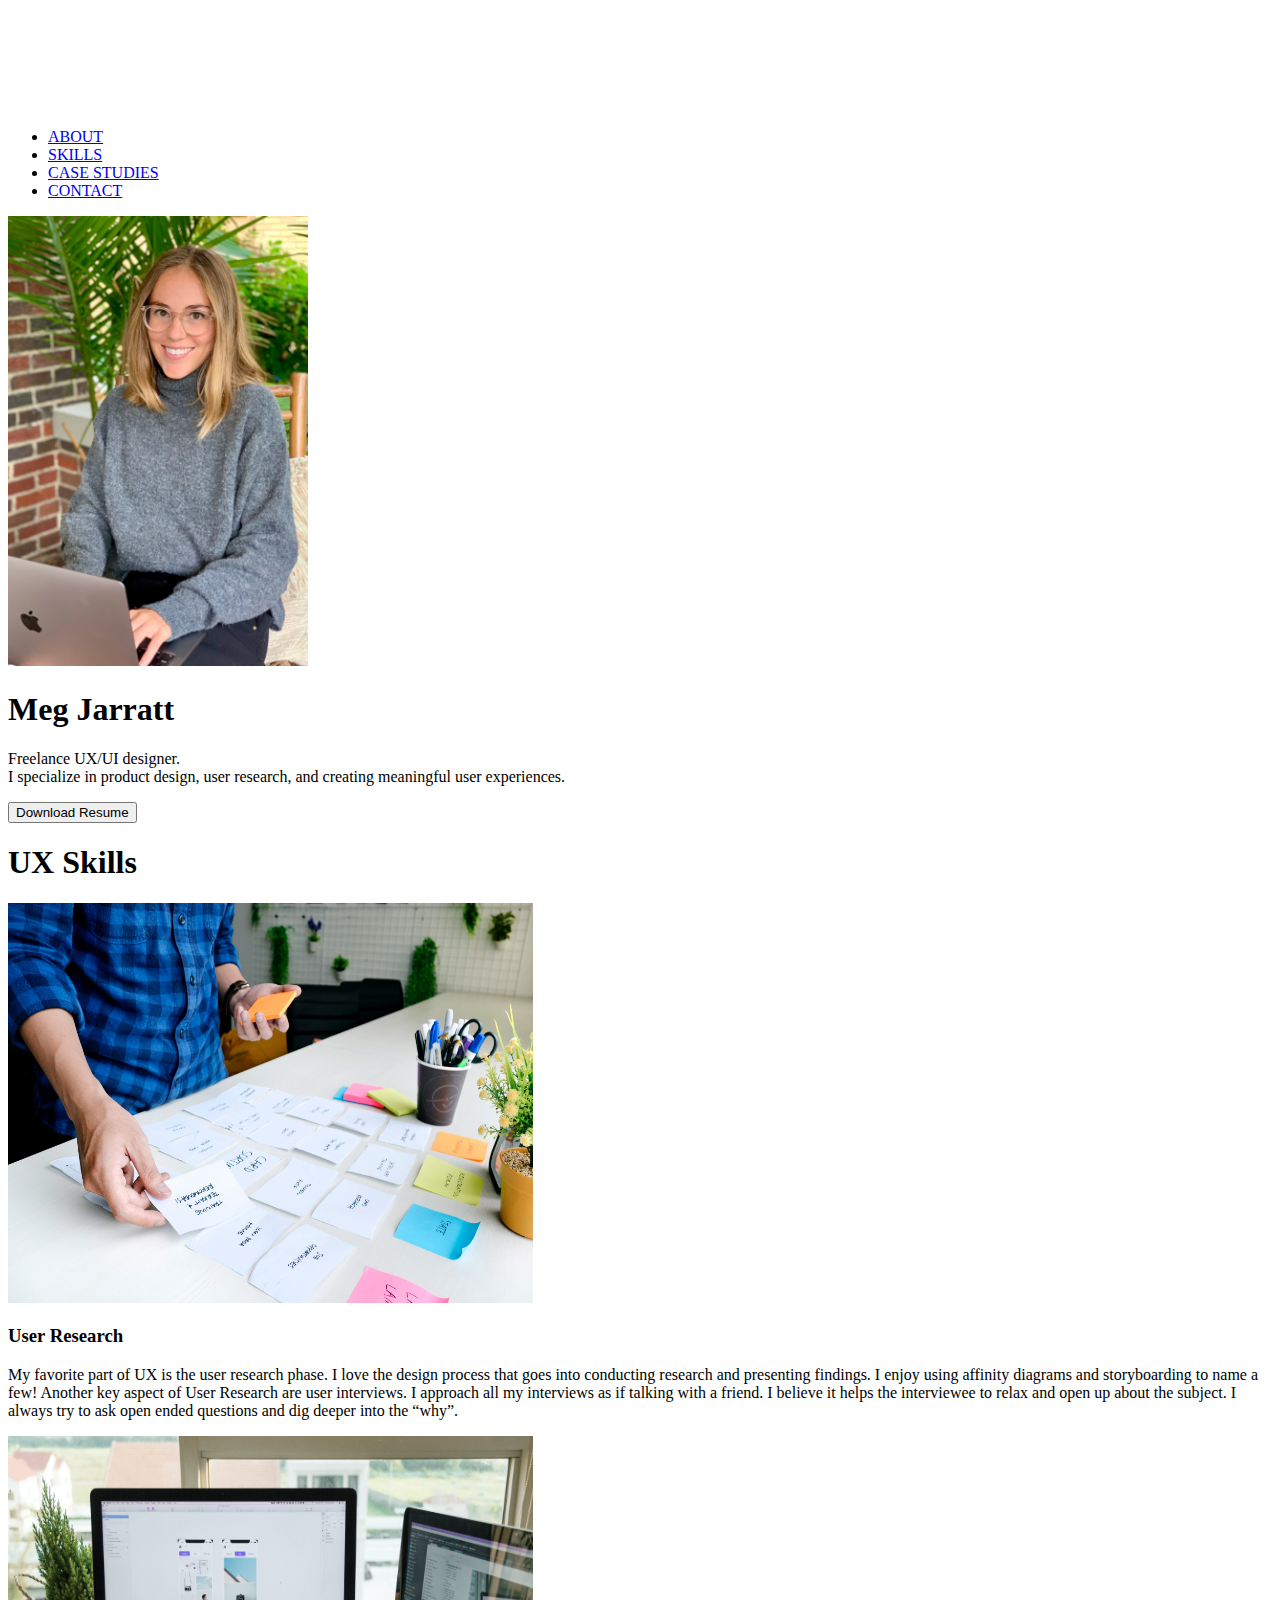
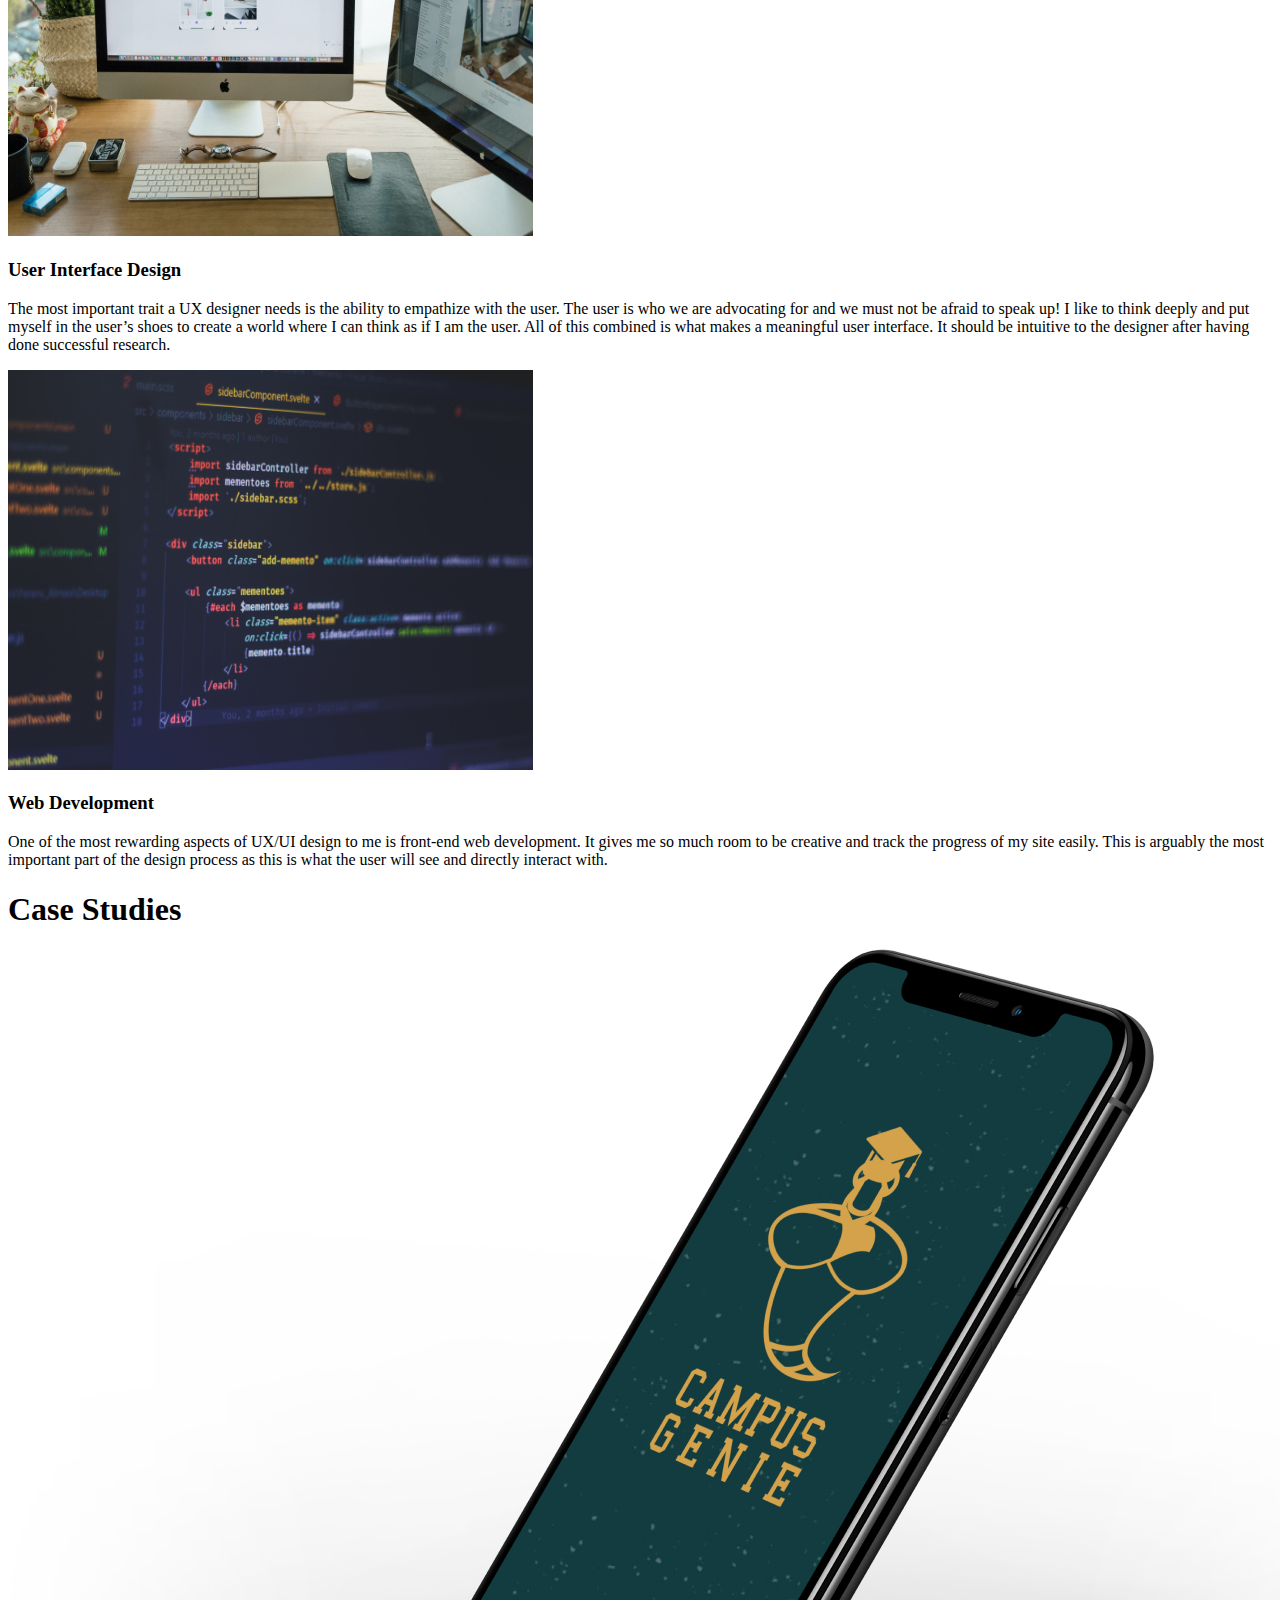
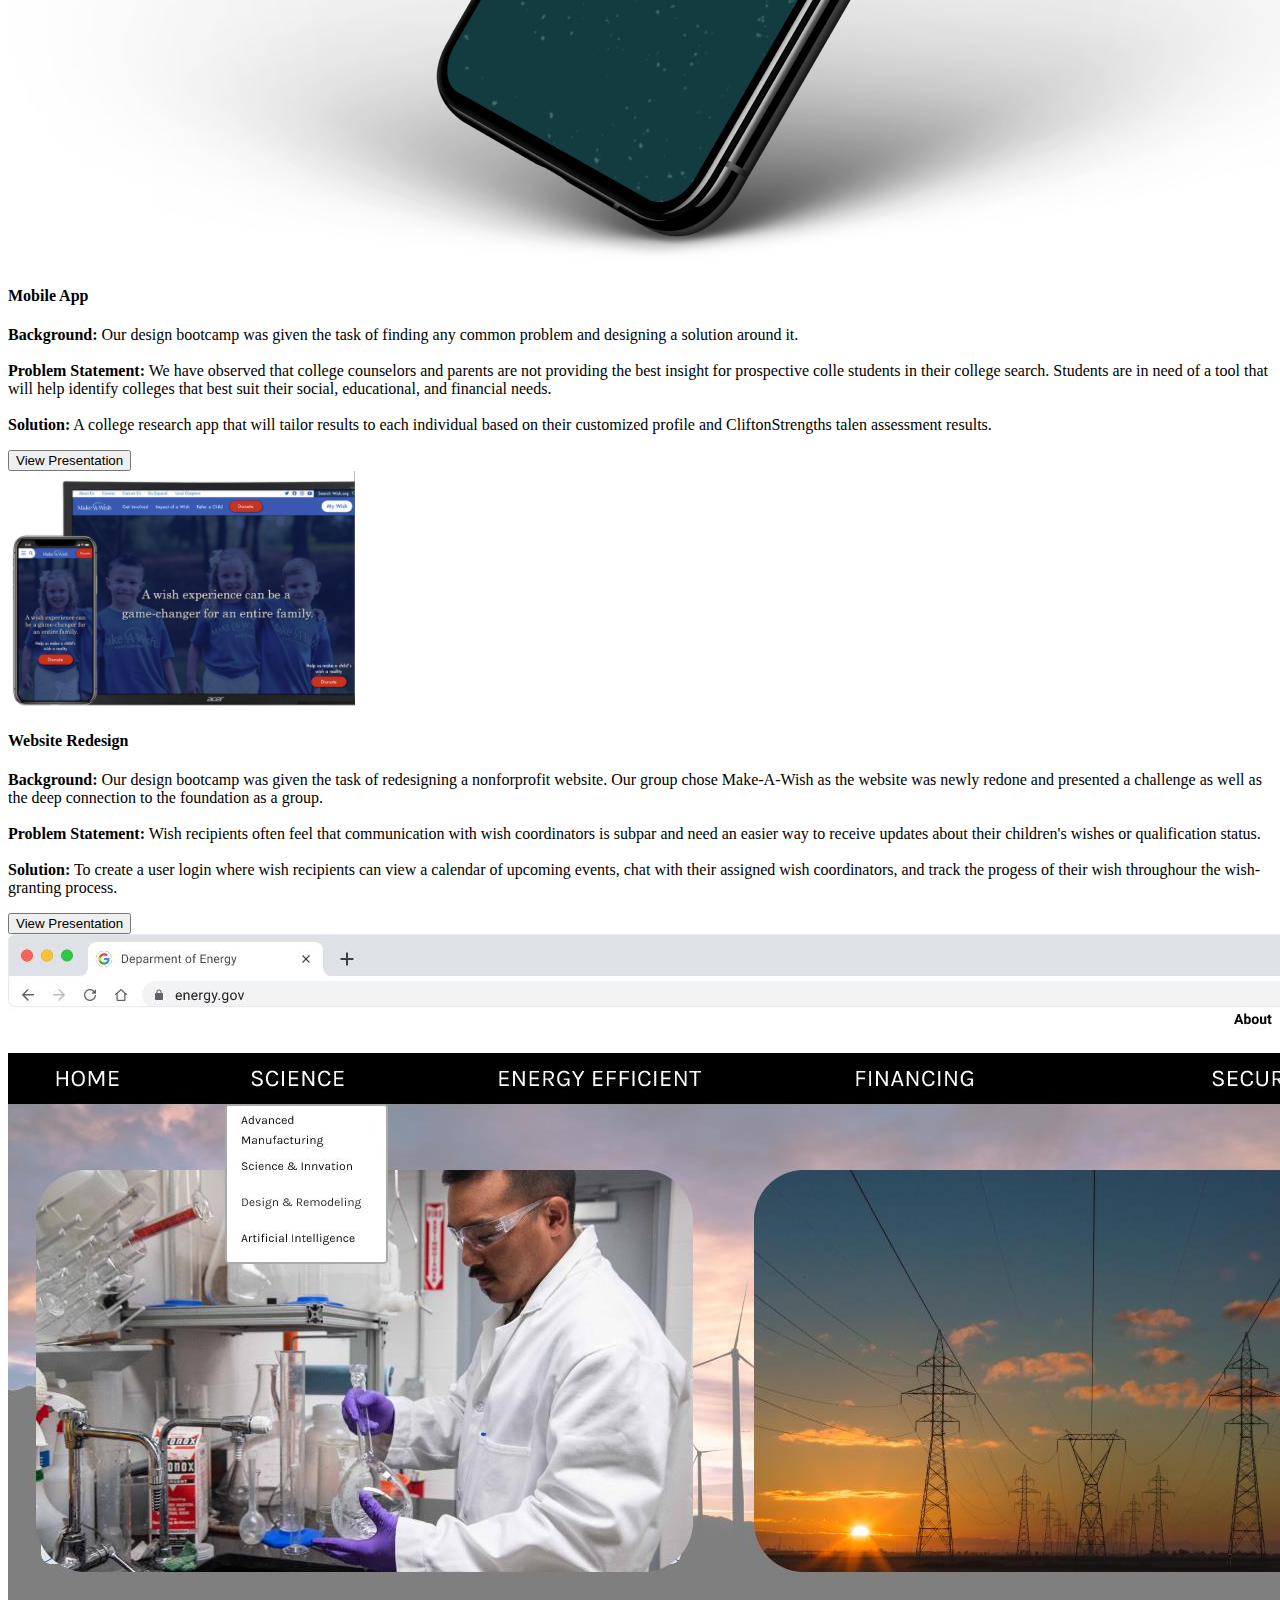
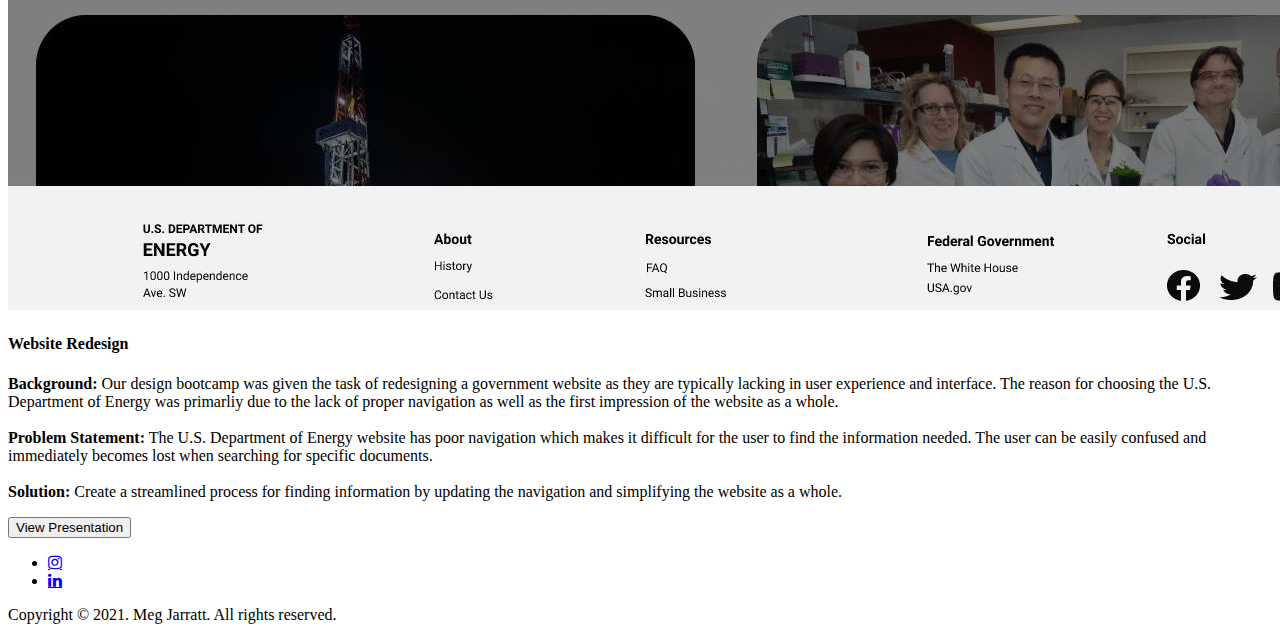
==== index.html @ abd2c8f4 "19" ====
<!DOCTYPE html>
<html>
    <head>
        <title>Meg Jarratt Portfolio</title>
        <link href="style.css" type="text/css" rel="stylesheet">
        <link rel="preconnect" href="https://fonts.gstatic.com">
        <link href="https://fonts.googleapis.com/css2?family=Karla:wght@300&display=swap" rel="stylesheet">
        <link rel="stylesheet" href="https://cdnjs.cloudflare.com/ajax/libs/font-awesome/4.7.0/css/font-awesome.min.css">
        <script src="https://ajax.googleapis.com/ajax/libs/jquery/3.5.1/jquery.min.js"></script>
        <script>
          $(document).ready(function(){
            // Add smooth scrolling to all links
            $("a").on('click', function(event) {
          
              // Make sure this.hash has a value before overriding default behavior
              if (this.hash !== "") {
                // Prevent default anchor click behavior
                event.preventDefault();
          
                // Store hash
                var hash = this.hash;
          
                // Using jQuery's animate() method to add smooth page scroll
                // The optional number (800) specifies the number of milliseconds it takes to scroll to the specified area
                $('html, body').animate({
                  scrollTop: $(hash).offset().top
                }, 800, function(){
             
                  // Add hash (#) to URL when done scrolling (default click behavior)
                  window.location.hash = hash;
                });
              } // End if
            });
          });
          </script>
      </head>
  <body>
    <div class="main-container">
    <header>
      <a href="index.html" >
      <img src="images/UX UI Design.png">
      </a>
      <ul>
        <li class="invalid nav-item"><a href="about.html">ABOUT</a></li>
        <li class="invalid nav-item"><a href="#section1">SKILLS</a></li>
        <li class="invalid nav-item"><a href="#section2">CASE STUDIES</a></li>
        <li class="invalid nav-item"><a href="contact.html">CONTACT</a></li>
      </ul>
    </header>
    <section class="heroImg">
      <div class="content">
        <img class="round" src="images/picture1.png" height="450px" width="300px">
        <h1>Meg Jarratt</h1>
        <p>Freelance UX/UI designer. <br> I specialize in product design, user research, and creating meaningful user experiences.</p>
        <button class="button">Download Resume</button>
      </div>
    </section>
    
    <div class="main" id="section1">
      <h1 class="heading">UX Skills</h1>
      <section class="flexContainer">
        <div>
          <img src="images/research.jpg" height="400px" width="525px">
          <h3>User Research</h3>
          <p>My favorite part of UX is the user research phase. I love the design process that goes into conducting research and presenting findings. I enjoy using affinity diagrams and storyboarding to name a few! Another key aspect of User Research are user interviews. I approach all my interviews as if talking with a friend. I believe it helps the interviewee to relax and open up about the subject. I always try to ask open ended questions and dig deeper into the “why”.</p>
        </div>
        <div>
          <img src="images/design.jpg" height="400px" width="525px">
          <h3>User Interface Design</h3>
          <p>The most important trait a UX designer needs is the ability to empathize with the user. The user is who we are advocating for and we must not be afraid to speak up! I like to think deeply and put myself in the user’s shoes to create a world where I can think as if I am the user. All of this combined is what makes a meaningful user interface. It should be intuitive to the designer after having done successful research.</p>
        </div>
        <div>
          <img src="images/web.jpg" height="400px" width="525px">
          <h3>Web Development</h3>
          <p>One of the most rewarding aspects of UX/UI design to me is front-end web development. It gives me so much room to be creative and track the progress of my site easily. This is arguably the most important part of the design process as this is what the user will see and directly interact with.</p>
        </div>
      </section>
      </div> 

      <div class="main" id="section2">
        <section class="myWork">
          <h1 class="heading">Case Studies</h1>
          <div class="workGrid">
            <div class="img1">
              <img src="images/iphone-xs-mockup-perspective-style-right 1.png">
            </div>
            <div class="content1">
              <h4>Mobile App</h4>
              <p><strong>Background:</strong> Our design bootcamp was given the task of finding any common problem and designing a solution around it.<br><br><strong>Problem Statement:</strong> We have observed that college counselors and parents are not providing the best insight for prospective colle students in their college search. Students are in need of a tool that will help identify colleges that best suit their social, educational, and financial needs.<br><br><strong>Solution:</strong> A college research app that will tailor results to each individual based on their customized profile and CliftonStrengths talen assessment results.</p>
              <button class="button">View Presentation</button>
            </div>
            <div class="img2">
              <img src="images/pasted image 0.png" >
            </div>
            <div class="content2">
              <h4>Website Redesign</h4>
              <p><strong>Background:</strong> Our design bootcamp was given the task of redesigning a nonforprofit website. Our group chose Make-A-Wish as the website was newly redone and presented a challenge as well as the deep connection to the foundation as a group.<br><br><strong>Problem Statement:</strong> Wish recipients often feel that communication with wish coordinators is subpar and need an easier way to receive updates about their children's wishes or qualification status.<br><br><strong>Solution:</strong> To create a user login where wish recipients can view a calendar of upcoming events, chat with their assigned wish coordinators, and track the progess of their wish throughour the wish-granting process.</p>
              <button class="button">View Presentation</button>
            </div>
            <div class="img3">
              <img src="images/gov.jpg">
            </div>
            <div class="content3">
              <h4>Website Redesign</h4>
              <p><strong>Background:</strong> Our design bootcamp was given the task of redesigning a government website as they are typically lacking in user experience and interface. The reason for choosing the U.S. Department of Energy was primarliy due to the lack of proper navigation as well as the first impression of the website as a whole.<br><br><strong>Problem Statement:</strong> The U.S. Department of Energy website has poor navigation which makes it difficult for the user to find the information needed. The user can be easily confused and immediately becomes lost when searching for specific documents.<br><br><strong>Solution:</strong> Create a streamlined process for finding information by updating the navigation and simplifying the website as a whole. </p>
              <button class="button">View Presentation</button>
            </div>
          </div>
        </section>
        </div>
        <!--<footer> 
        <ul>
          <li>ABOUT</li>
          <li>SKILLS</li>
          <li>WORK</li>
          <li>CONTACT</li>
        </ul>
      </footer> -->
      </div>
        <footer id="footy" class="site-footer" role="contentinfo" >
          <div class="social-wrapper">
              <ul>
                  <li>
          <a class="fa fa-instagram" href="http://www.instagram.com/peglegcreative/" title="Follow on Instagram" alt=instagram></a>
          </li>
      
          <li>
          <a class="fa fa-linkedin" href="http://www.linkedin.com/in/meg-jarratt-403b27b1/" title="View linkedin" alt="linkedin"></a>
          </li>
              </ul>
          
      
          <nav class="footer-nav" role="navigation">
              <p>Copyright &copy; 2021. Meg Jarratt. All rights reserved.</p>
            </nav>
            </footer>
      
    
    </body>
</html>
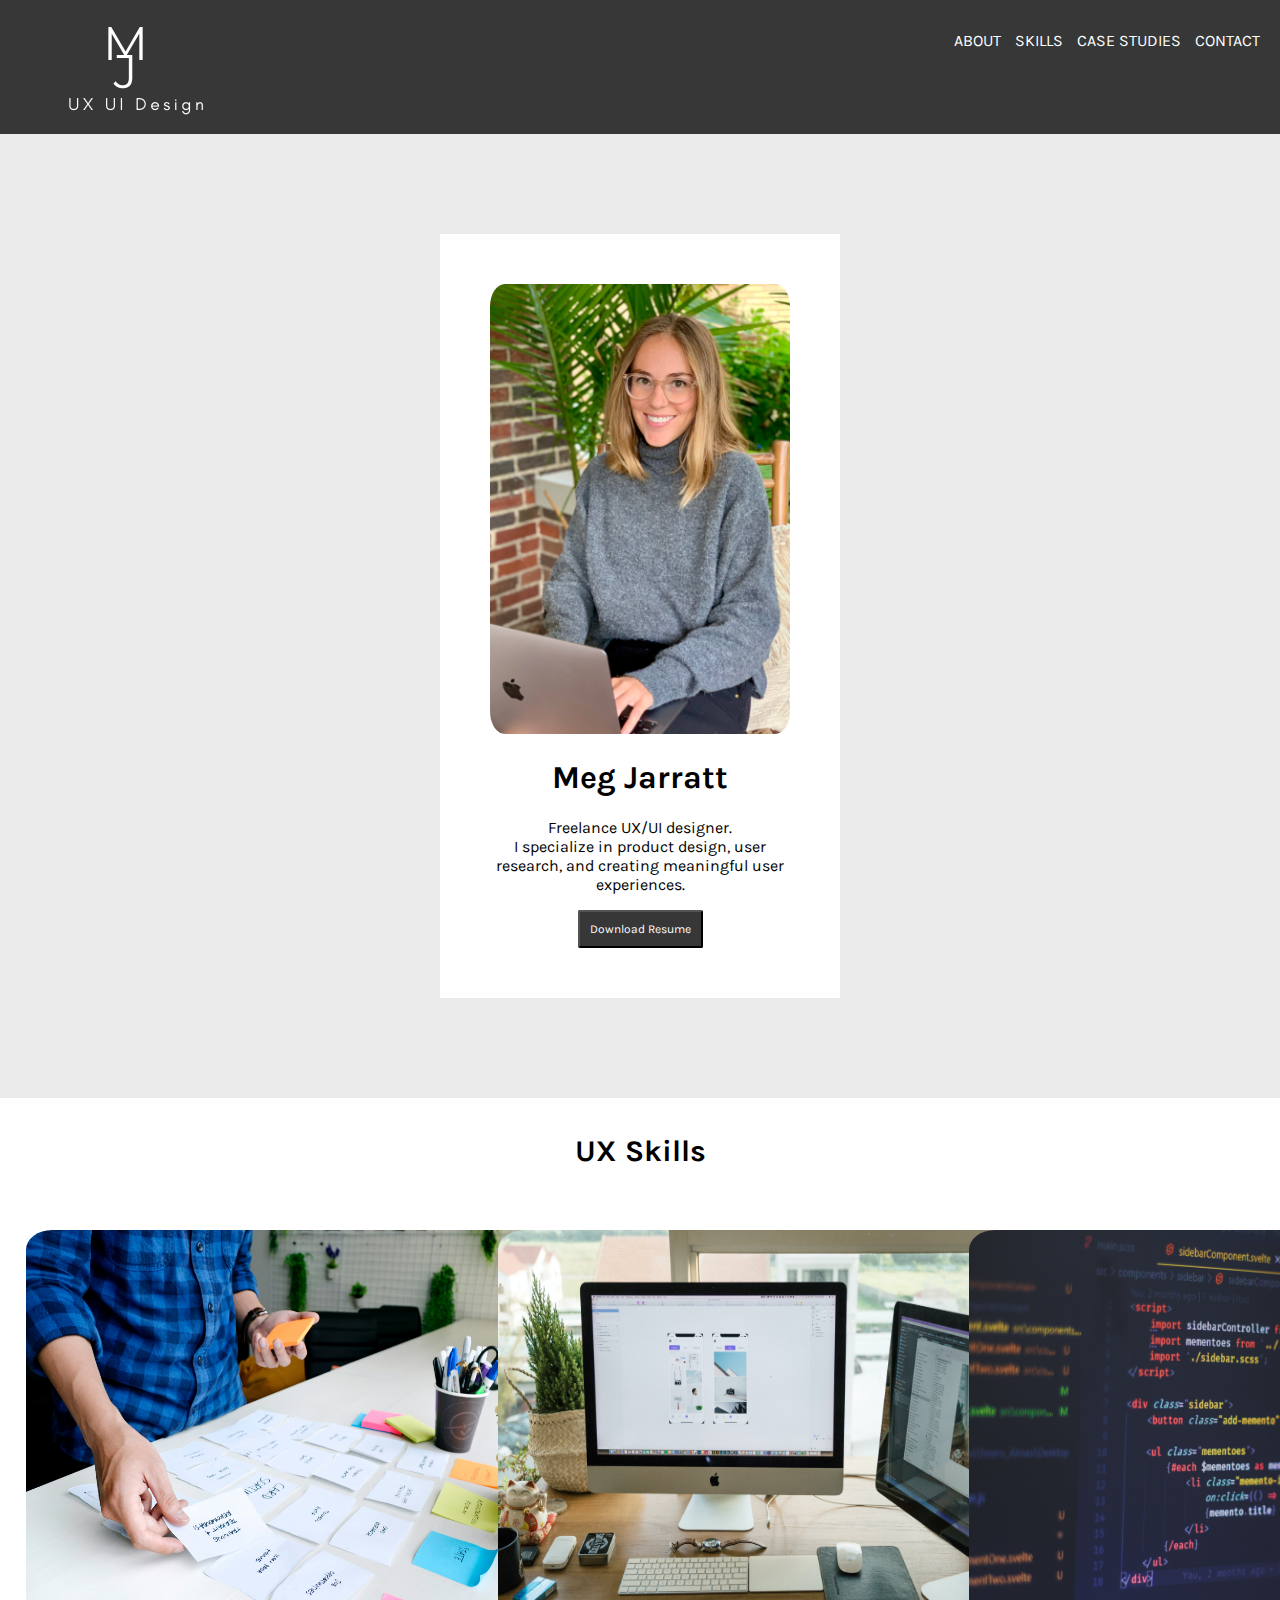
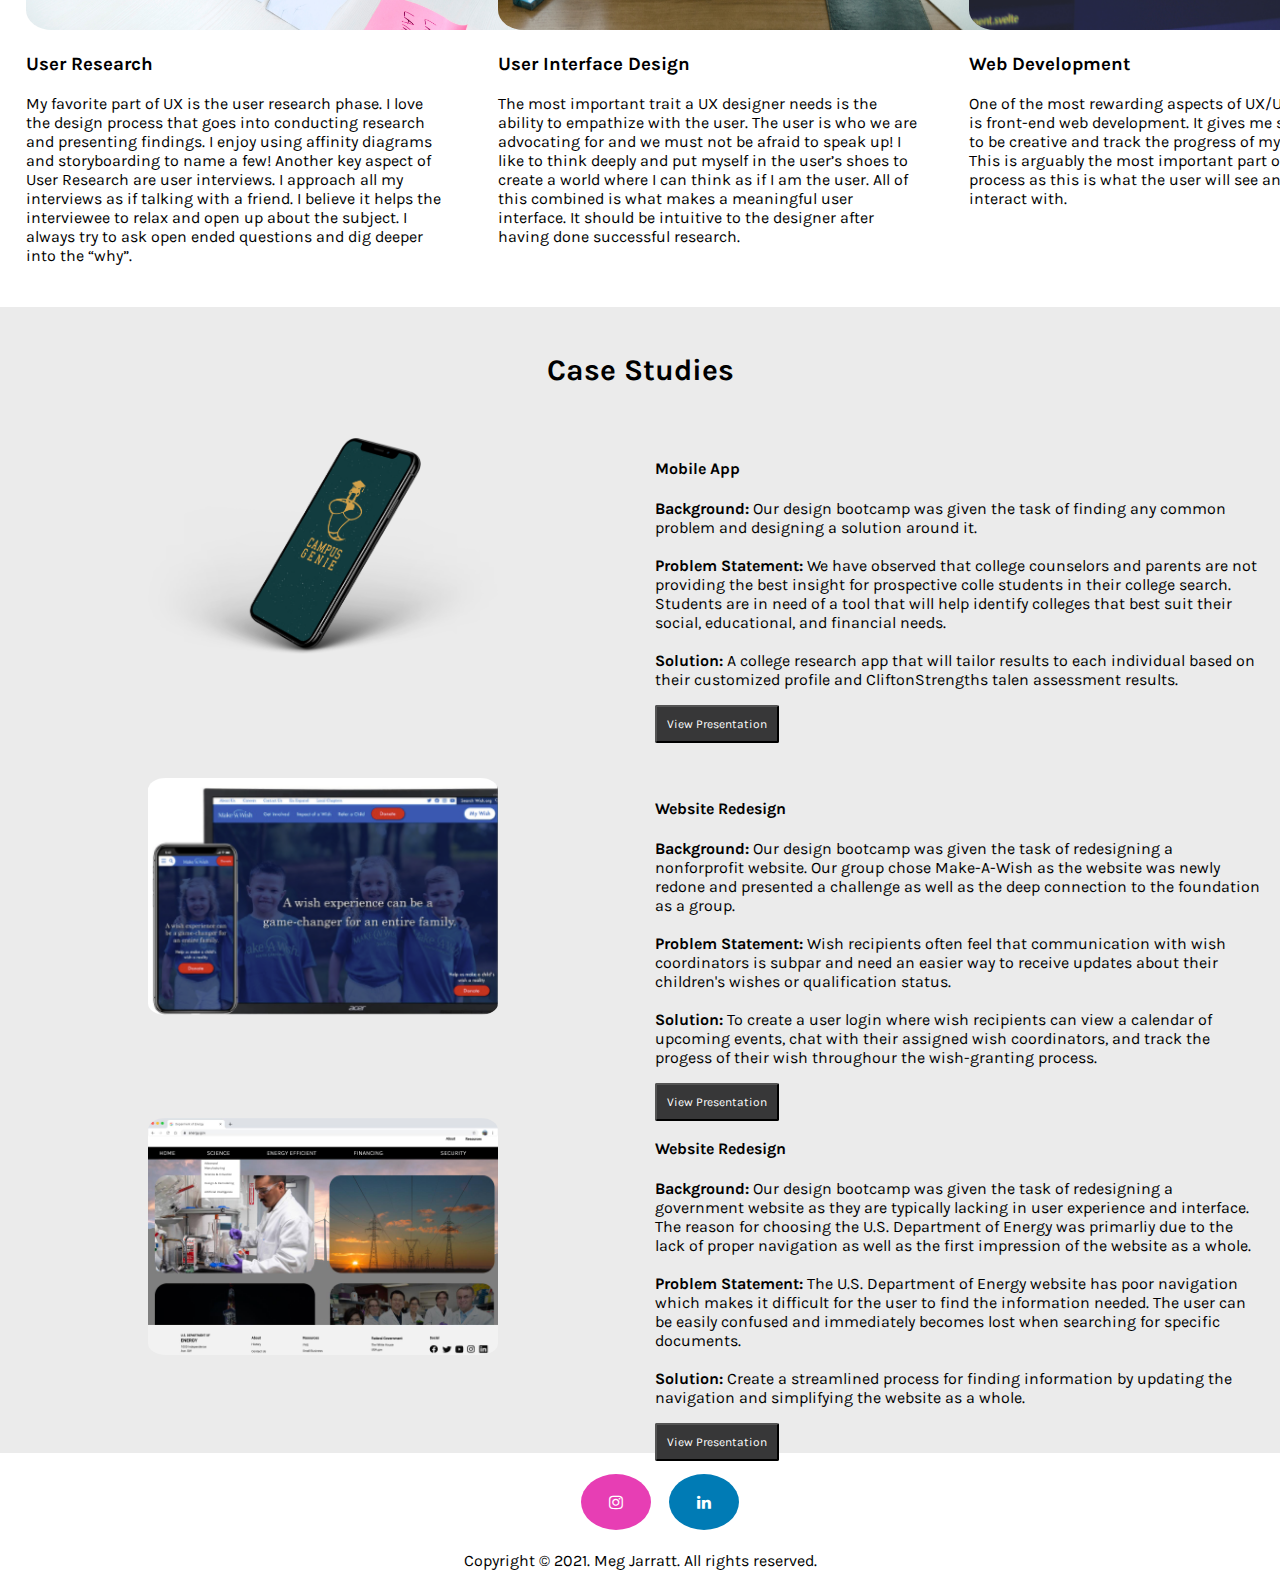
==== commit 32658d7a: "19" ====
--- a/index.html
+++ b/index.html
@@ -2,7 +2,7 @@
 <html>
     <head>
         <title>Meg Jarratt Portfolio</title>
-        <link href="style.css" type="text/css" rel="stylesheet">
+        <link href="css/style.css" type="text/css" rel="stylesheet">
         <link rel="preconnect" href="https://fonts.gstatic.com">
         <link href="https://fonts.googleapis.com/css2?family=Karla:wght@300&display=swap" rel="stylesheet">
         <link rel="stylesheet" href="https://cdnjs.cloudflare.com/ajax/libs/font-awesome/4.7.0/css/font-awesome.min.css">
--- a/css/style.css
+++ b/css/style.css
@@ -0,0 +1,184 @@
+html{
+    font-family: 'Karla', sans-serif;
+    scroll-behavior: smooth;
+  }
+  
+  body {
+    margin: 0;
+    
+  }
+  header {
+    background-color: #373738;
+    padding: 15px;
+  }
+  header ul {
+    float: right;
+  }
+  header a{
+      color: white;
+      text-decoration: none;
+  }
+  header li  {
+    display: inline-block;
+    padding: 0px 5px;
+  }
+  header p {
+    display: inline-block;
+  }
+  .heroImg {
+    background-color: #EBEBEB;
+    padding: 100px 15px;
+    
+  }
+
+  img{
+    border-radius:5%;
+  }
+  
+  .content {
+    max-width: 300px;
+    margin: 0 auto;
+    padding: 50px;
+    background-color: #FFFFFF;
+    text-align: center;
+    
+  }
+  button {
+    padding: 10px;
+    background-color: #373738;
+    color: white;
+    font-size: 12px;
+    border-radius: 2px;
+  }
+  .button{
+    font-family: 'Karla',sans-serif;
+  }
+/*
+  footer {
+    background-color: #373738;
+    padding: 5px;
+    color: white;
+  }
+  footer ul {
+    list-style: none;
+    padding-left: 5px;
+  }
+  footer li {
+    display: inline-block;
+    padding: 0px 7px;
+  } */
+
+  .heading {
+    text-align: center;
+    padding: 15px 5px;
+    font-size: 30px;
+  }
+  /* My UX Skills Section */
+  .flexContainer {
+    display: flex;
+    padding: 1px 1px;
+  }
+  .flexContainer div {
+    width: 33%;
+    padding: 25px;
+  }
+  
+/* My Work Section */
+.myWork {
+    padding: 0px 5px;
+    padding-top: 10px;
+    background-color: #EBEBEB;
+  }
+  .workGrid {
+    display: grid;
+    grid-template-columns: 50% 50%;
+    grid-template-rows: 340px 340px 350px;
+    grid-template-areas:
+    "img1 content1"
+    "img2 content2"
+    "img3 content3"
+    ;
+  }
+  .workGrid img {
+    width: 100%;
+    max-width: 350px;
+    margin: 0 auto;
+    display: block;
+  }
+  .img1 {
+    grid-area: img1;
+  }
+  .img2 {
+    grid-area: img2;
+  }
+  .img3 {
+    grid-area: img3;
+  }
+  .img1, .img2, .img3, .content1, .content2, .content3 {
+    padding: 15px;
+  }
+  .content1 {
+    grid-area: content1;
+  }
+  .content2 {
+    grid-area: content2;
+  }
+  .content3 {
+    grid-area: content3;
+  }
+
+  .site-footer {
+    text-align: center;
+    margin: 0px 0;
+    padding: 0px 0;
+  }
+  
+  
+  
+  .social-wrapper {
+    text-align: center;
+  }
+  
+  .social-wrapper ul li {
+    display: inline;
+    margin: 0 5px;
+    color: #373738;
+  }
+  
+  .fa-linkedin:hover {
+      opacity: 1.0;
+  }
+  
+  .fa-instagram:hover{
+    opacity: 1.0;
+  }
+  
+  .fa-linkedin {
+    background: #007bb5;
+    color: white;
+    padding: 20px;
+    font-size: 30px;
+    width: 30px;
+    text-align: center;
+    text-decoration: none;
+    margin: 5px 2px;
+    border-radius: 50%;
+  }
+  
+  .fa-instagram {
+    background: #e73eb4;
+    color: white; 
+    padding: 20px;
+    font-size: 30px;
+    width: 30px;
+    text-align: center;
+    text-decoration: none;
+    margin: 5px 2px;
+    border-radius: 50%;
+  }
+  
+  .footer-nav p {
+    text-align: center;
+   
+  }
+
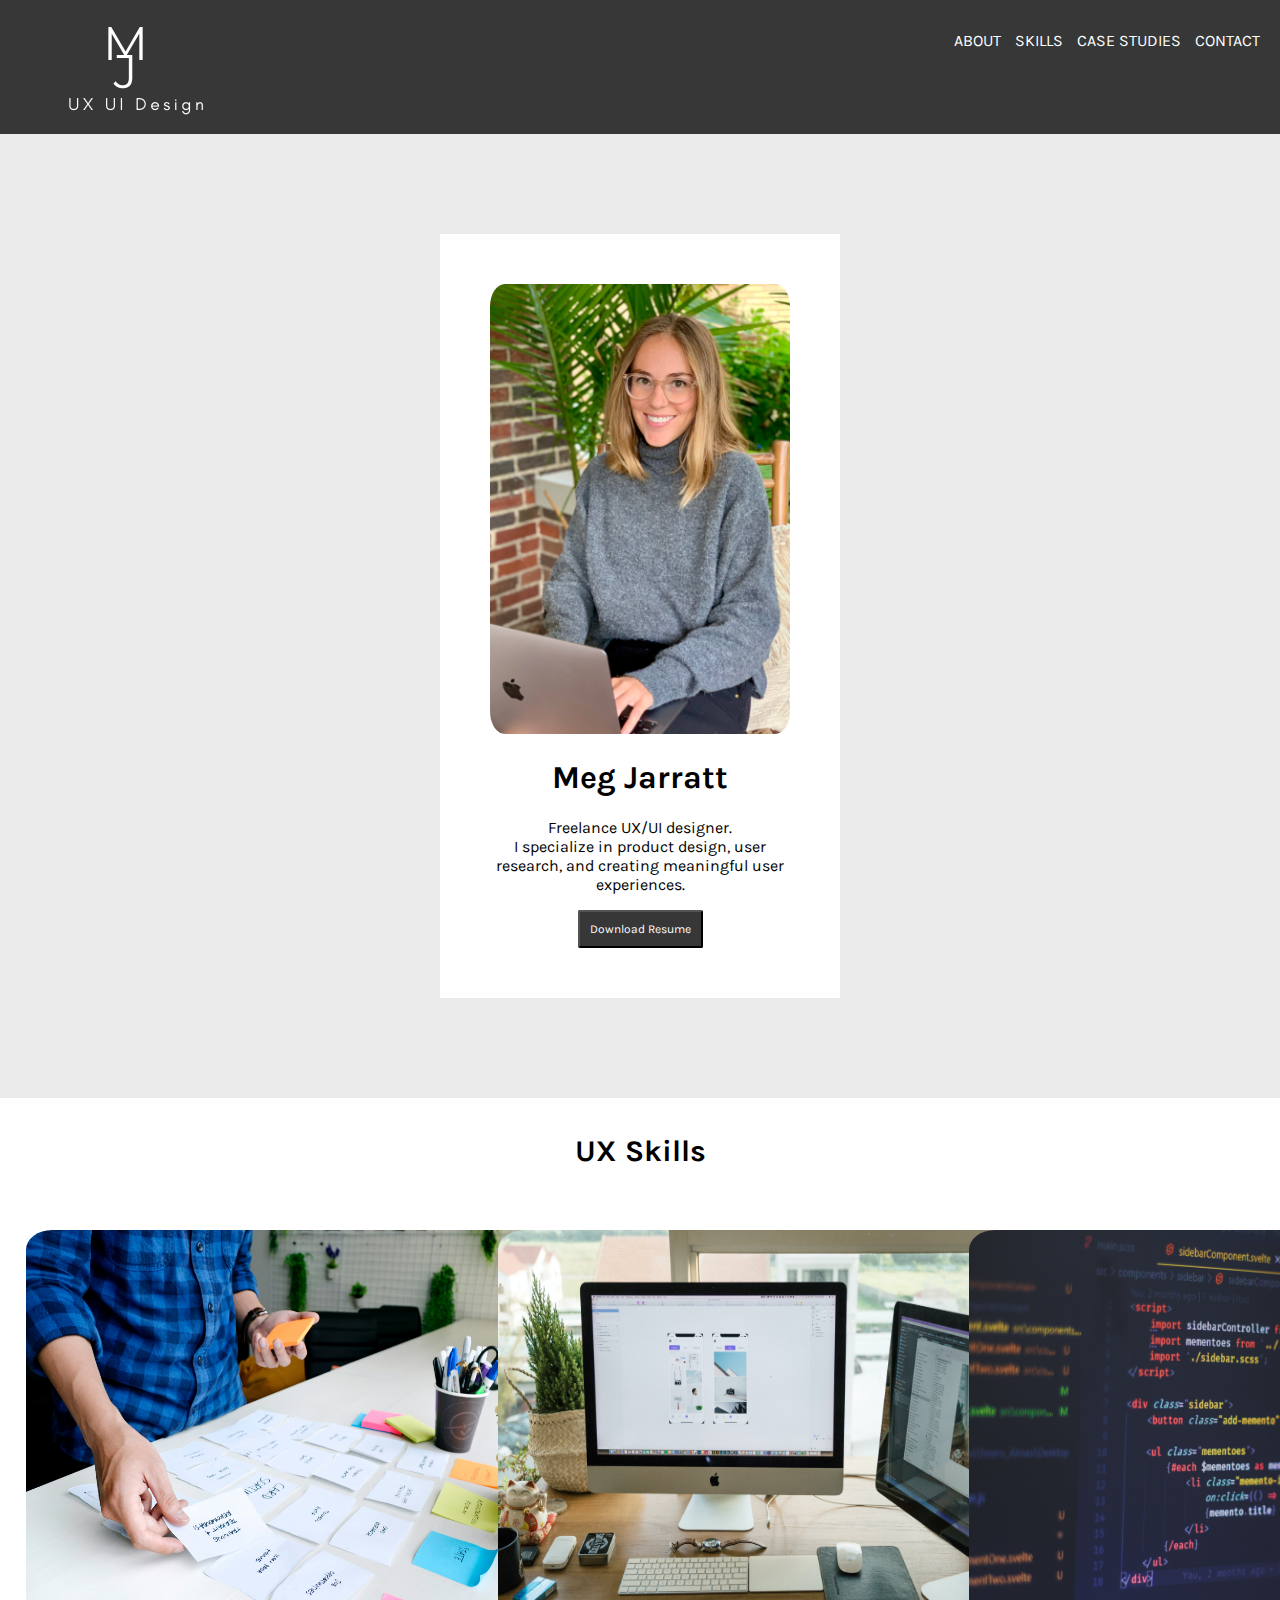
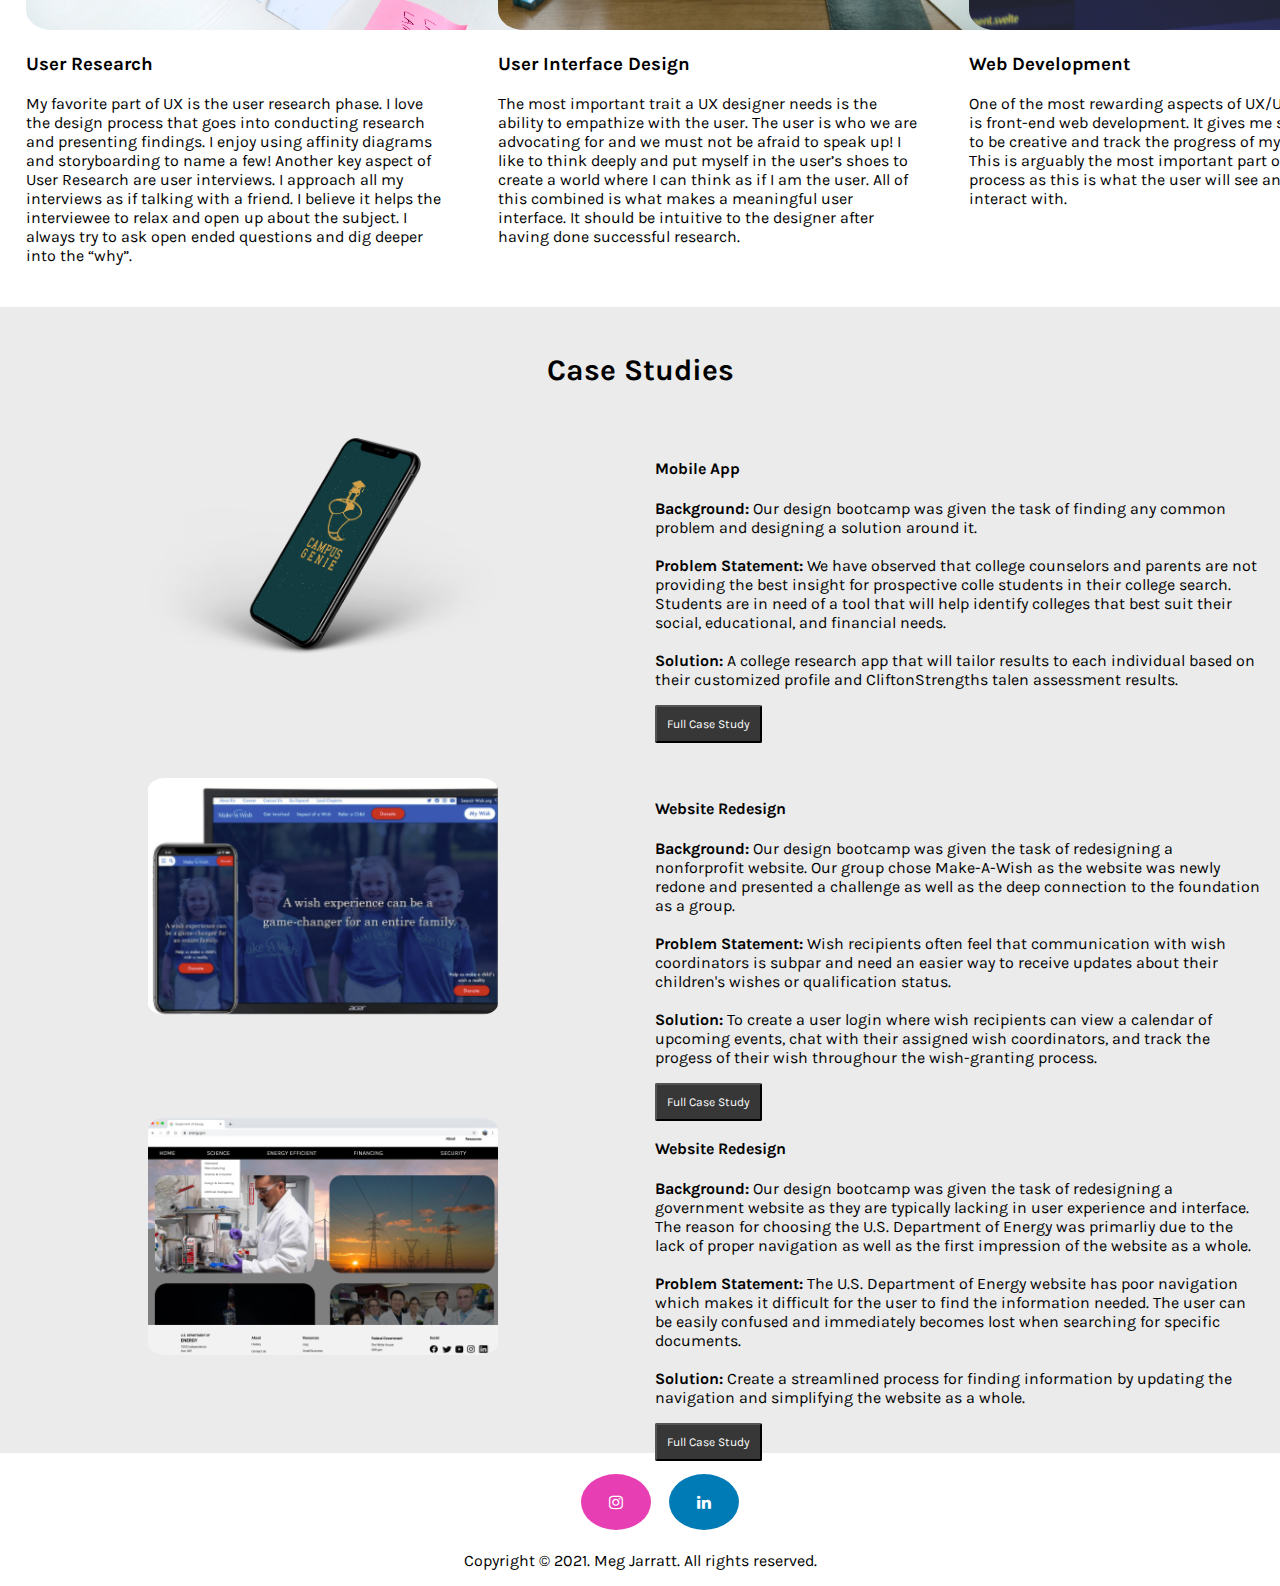
==== commit 62ecbb1d: "20" ====
--- a/index.html
+++ b/index.html
@@ -87,7 +87,9 @@
             <div class="content1">
               <h4>Mobile App</h4>
               <p><strong>Background:</strong> Our design bootcamp was given the task of finding any common problem and designing a solution around it.<br><br><strong>Problem Statement:</strong> We have observed that college counselors and parents are not providing the best insight for prospective colle students in their college search. Students are in need of a tool that will help identify colleges that best suit their social, educational, and financial needs.<br><br><strong>Solution:</strong> A college research app that will tailor results to each individual based on their customized profile and CliftonStrengths talen assessment results.</p>
-              <button class="button">View Presentation</button>
+              <a href="bootstrap.html">
+              <button class="button">Full Case Study</button>
+              </a>
             </div>
             <div class="img2">
               <img src="images/pasted image 0.png" >
@@ -95,7 +97,7 @@
             <div class="content2">
               <h4>Website Redesign</h4>
               <p><strong>Background:</strong> Our design bootcamp was given the task of redesigning a nonforprofit website. Our group chose Make-A-Wish as the website was newly redone and presented a challenge as well as the deep connection to the foundation as a group.<br><br><strong>Problem Statement:</strong> Wish recipients often feel that communication with wish coordinators is subpar and need an easier way to receive updates about their children's wishes or qualification status.<br><br><strong>Solution:</strong> To create a user login where wish recipients can view a calendar of upcoming events, chat with their assigned wish coordinators, and track the progess of their wish throughour the wish-granting process.</p>
-              <button class="button">View Presentation</button>
+              <button class="button">Full Case Study</button>
             </div>
             <div class="img3">
               <img src="images/gov.jpg">
@@ -103,7 +105,7 @@
             <div class="content3">
               <h4>Website Redesign</h4>
               <p><strong>Background:</strong> Our design bootcamp was given the task of redesigning a government website as they are typically lacking in user experience and interface. The reason for choosing the U.S. Department of Energy was primarliy due to the lack of proper navigation as well as the first impression of the website as a whole.<br><br><strong>Problem Statement:</strong> The U.S. Department of Energy website has poor navigation which makes it difficult for the user to find the information needed. The user can be easily confused and immediately becomes lost when searching for specific documents.<br><br><strong>Solution:</strong> Create a streamlined process for finding information by updating the navigation and simplifying the website as a whole. </p>
-              <button class="button">View Presentation</button>
+              <button class="button">Full Case Study</button>
             </div>
           </div>
         </section>
